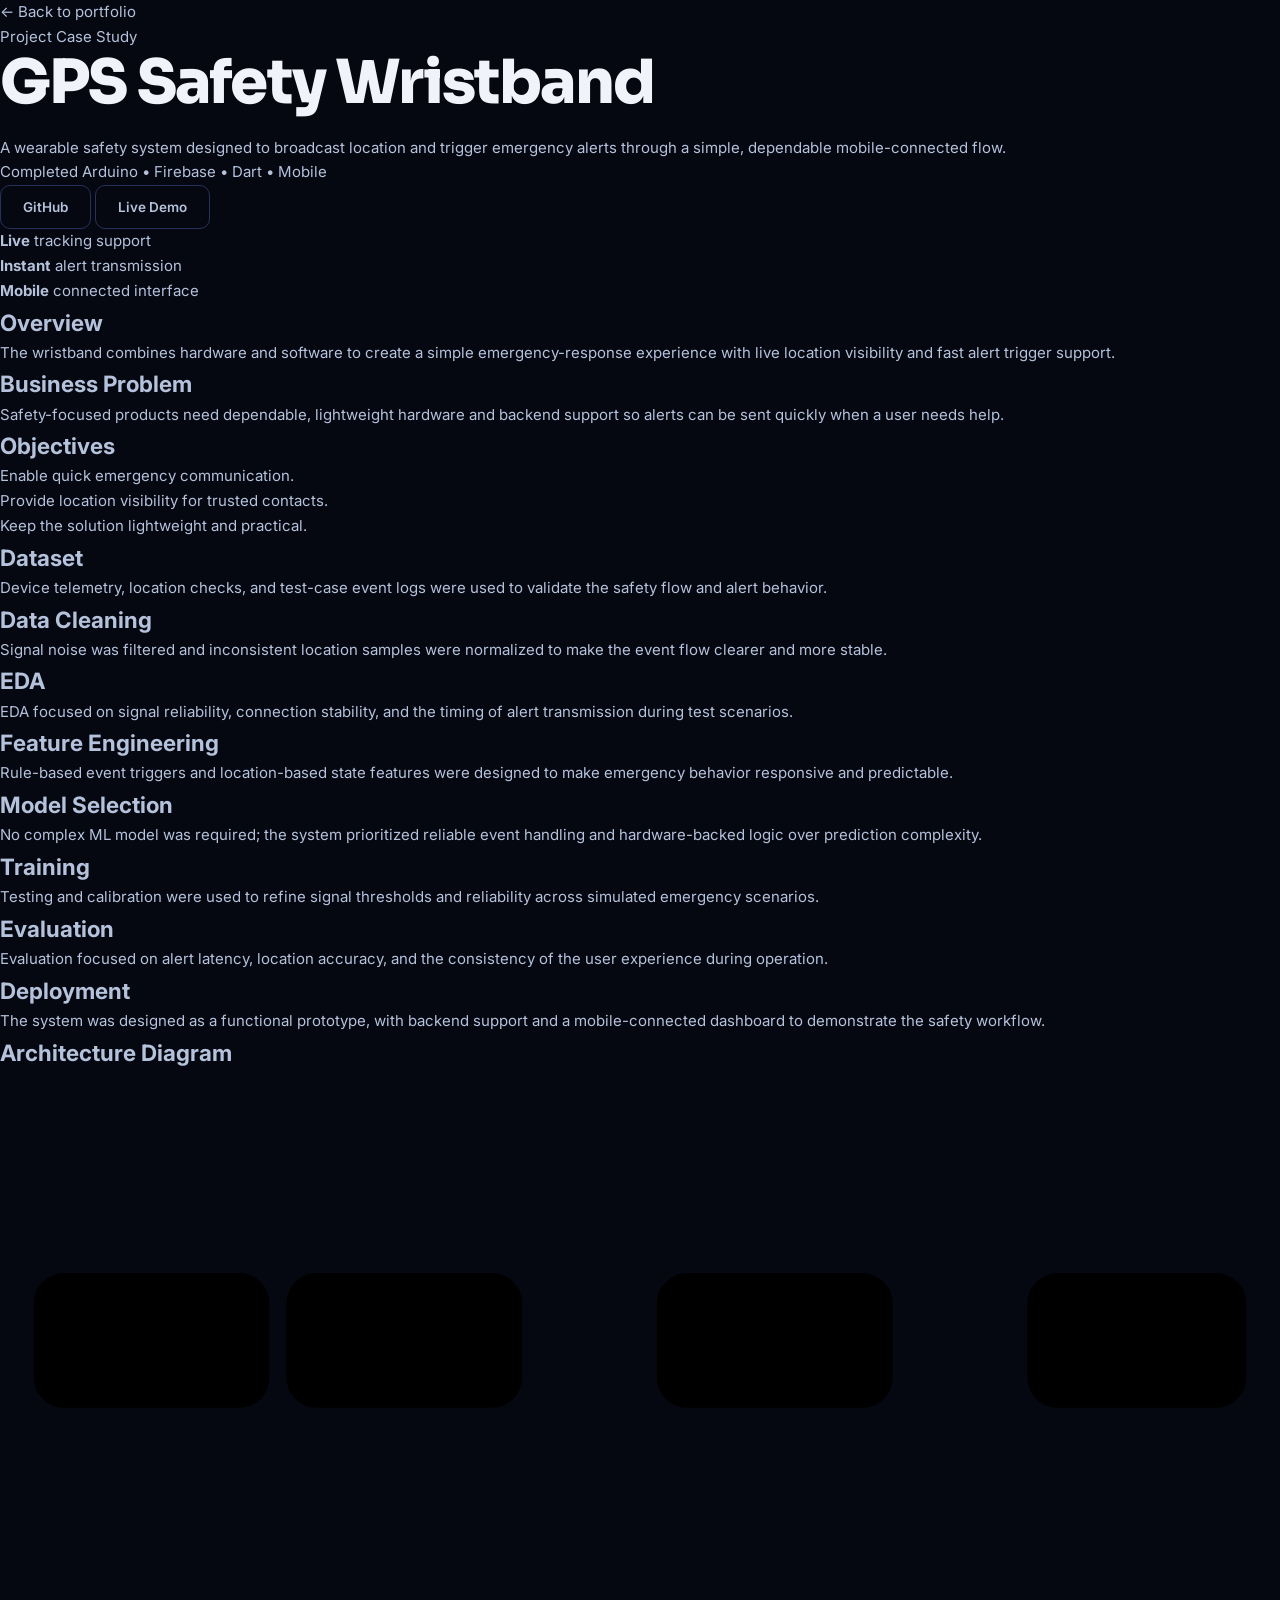
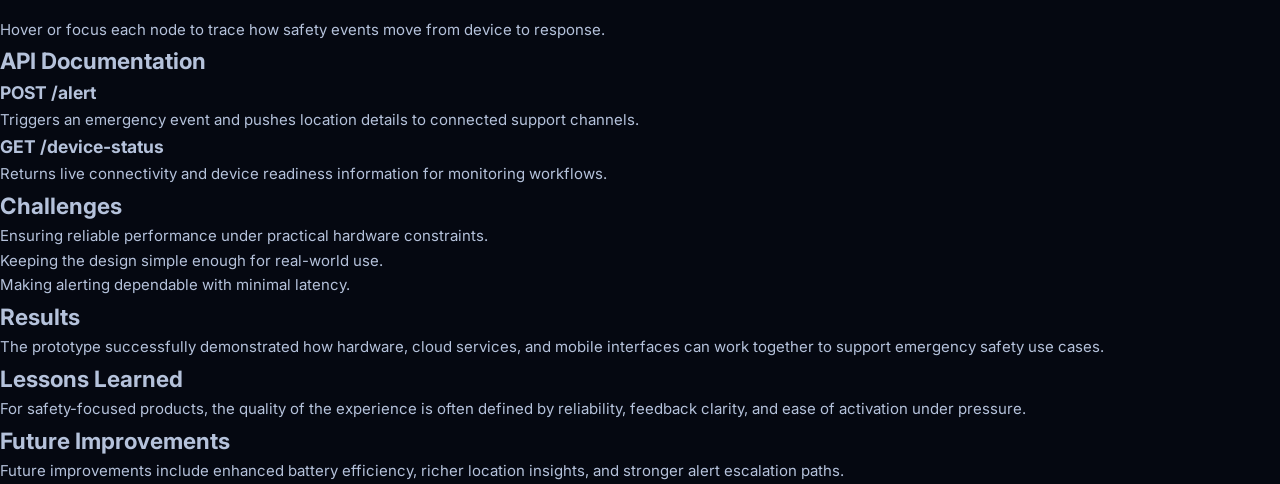
==== projects/gps-safety-wristband.html @ 3b9f9f7d "Upgrade portfolio and set up Web3Forms contact form" ====
<!DOCTYPE html>
<html lang="en">
<head>
  <meta charset="UTF-8">
  <meta name="viewport" content="width=device-width, initial-scale=1.0">
  <title>GPS Safety Wristband | Project Case Study</title>
  <link rel="preconnect" href="https://fonts.googleapis.com">
  <link rel="preconnect" href="https://fonts.gstatic.com" crossorigin>
  <link href="https://fonts.googleapis.com/css2?family=Inter:wght@400;500;600;700;800&family=Sora:wght@600;700;800&display=swap" rel="stylesheet">
  <link rel="stylesheet" href="../style.css">
</head>
<body class="project-detail-page">
  <header class="project-detail-header">
    <a class="back-link" href="../index.html#projects">← Back to portfolio</a>
  </header>

  <main class="project-detail-main">
    <section class="project-detail-hero glass-card">
      <div>
        <p class="eyebrow">Project Case Study</p>
        <h1>GPS Safety Wristband</h1>
        <p class="section-copy">A wearable safety system designed to broadcast location and trigger emergency alerts through a simple, dependable mobile-connected flow.</p>
        <div class="project-detail-meta">
          <span class="status-pill completed">Completed</span>
          <span>Arduino • Firebase • Dart • Mobile</span>
        </div>
        <div class="card-actions">
          <a class="btn btn-small btn-ghost" href="https://github.com/patil-08" target="_blank" rel="noopener noreferrer">GitHub</a>
          <a class="btn btn-small btn-primary" href="https://github.com/patil-08" target="_blank" rel="noopener noreferrer">Live Demo</a>
        </div>
      </div>
      <div class="project-detail-hero-visual">
        <div class="project-detail-metric-card">
          <strong>Live</strong>
          <span>tracking support</span>
        </div>
        <div class="project-detail-metric-card">
          <strong>Instant</strong>
          <span>alert transmission</span>
        </div>
        <div class="project-detail-metric-card">
          <strong>Mobile</strong>
          <span>connected interface</span>
        </div>
      </div>
    </section>

    <section class="detail-section glass-card">
      <h2>Overview</h2>
      <p>The wristband combines hardware and software to create a simple emergency-response experience with live location visibility and fast alert trigger support.</p>
    </section>

    <section class="detail-section glass-card">
      <h2>Business Problem</h2>
      <p>Safety-focused products need dependable, lightweight hardware and backend support so alerts can be sent quickly when a user needs help.</p>
    </section>

    <section class="detail-section glass-card">
      <h2>Objectives</h2>
      <ul class="detail-list">
        <li>Enable quick emergency communication.</li>
        <li>Provide location visibility for trusted contacts.</li>
        <li>Keep the solution lightweight and practical.</li>
      </ul>
    </section>

    <section class="detail-section glass-card">
      <h2>Dataset</h2>
      <p>Device telemetry, location checks, and test-case event logs were used to validate the safety flow and alert behavior.</p>
    </section>

    <section class="detail-section glass-card">
      <h2>Data Cleaning</h2>
      <p>Signal noise was filtered and inconsistent location samples were normalized to make the event flow clearer and more stable.</p>
    </section>

    <section class="detail-section glass-card">
      <h2>EDA</h2>
      <p>EDA focused on signal reliability, connection stability, and the timing of alert transmission during test scenarios.</p>
    </section>

    <section class="detail-section glass-card">
      <h2>Feature Engineering</h2>
      <p>Rule-based event triggers and location-based state features were designed to make emergency behavior responsive and predictable.</p>
    </section>

    <section class="detail-section glass-card">
      <h2>Model Selection</h2>
      <p>No complex ML model was required; the system prioritized reliable event handling and hardware-backed logic over prediction complexity.</p>
    </section>

    <section class="detail-section glass-card">
      <h2>Training</h2>
      <p>Testing and calibration were used to refine signal thresholds and reliability across simulated emergency scenarios.</p>
    </section>

    <section class="detail-section glass-card">
      <h2>Evaluation</h2>
      <p>Evaluation focused on alert latency, location accuracy, and the consistency of the user experience during operation.</p>
    </section>

    <section class="detail-section glass-card">
      <h2>Deployment</h2>
      <p>The system was designed as a functional prototype, with backend support and a mobile-connected dashboard to demonstrate the safety workflow.</p>
    </section>

    <section class="detail-section glass-card">
      <h2>Architecture Diagram</h2>
      <svg class="architecture-svg" viewBox="0 0 760 320" role="img" aria-label="GPS safety wristband architecture diagram">
        <defs>
          <marker id="arrowhead" markerWidth="10" markerHeight="8" refX="8" refY="4" orient="auto">
            <path d="M0,0 L10,4 L0,8 z" fill="#67e8f9"></path>
          </marker>
        </defs>
        <line class="diagram-arrow" x1="92" y1="160" x2="162" y2="160"></line>
        <g class="diagram-node-group" tabindex="0">
          <rect class="diagram-node-shape" x="20" y="120" width="140" height="80" rx="18"></rect>
          <text class="diagram-node-label" x="90" y="155" text-anchor="middle">Wearable</text>
        </g>
        <g class="diagram-node-group" tabindex="0">
          <rect class="diagram-node-shape" x="170" y="120" width="140" height="80" rx="18"></rect>
          <text class="diagram-node-label" x="240" y="155" text-anchor="middle">BLE Gateway</text>
        </g>
        <line class="diagram-arrow" x1="310" y1="160" x2="380" y2="160"></line>
        <g class="diagram-node-group" tabindex="0">
          <rect class="diagram-node-shape" x="390" y="120" width="140" height="80" rx="18"></rect>
          <text class="diagram-node-label" x="460" y="155" text-anchor="middle">Firebase</text>
        </g>
        <line class="diagram-arrow" x1="530" y1="160" x2="600" y2="160"></line>
        <g class="diagram-node-group" tabindex="0">
          <rect class="diagram-node-shape" x="610" y="120" width="130" height="80" rx="18"></rect>
          <text class="diagram-node-label" x="675" y="155" text-anchor="middle">Alert Flow</text>
        </g>
      </svg>
      <p class="diagram-caption">Hover or focus each node to trace how safety events move from device to response.</p>
    </section>

    <section class="detail-section glass-card">
      <h2>API Documentation</h2>
      <div class="detail-grid">
        <div>
          <h3>POST /alert</h3>
          <p>Triggers an emergency event and pushes location details to connected support channels.</p>
        </div>
        <div>
          <h3>GET /device-status</h3>
          <p>Returns live connectivity and device readiness information for monitoring workflows.</p>
        </div>
      </div>
    </section>

    <section class="detail-section glass-card">
      <h2>Challenges</h2>
      <ul class="detail-list">
        <li>Ensuring reliable performance under practical hardware constraints.</li>
        <li>Keeping the design simple enough for real-world use.</li>
        <li>Making alerting dependable with minimal latency.</li>
      </ul>
    </section>

    <section class="detail-section glass-card">
      <h2>Results</h2>
      <p>The prototype successfully demonstrated how hardware, cloud services, and mobile interfaces can work together to support emergency safety use cases.</p>
    </section>

    <section class="detail-section glass-card">
      <h2>Lessons Learned</h2>
      <p>For safety-focused products, the quality of the experience is often defined by reliability, feedback clarity, and ease of activation under pressure.</p>
    </section>

    <section class="detail-section glass-card">
      <h2>Future Improvements</h2>
      <p>Future improvements include enhanced battery efficiency, richer location insights, and stronger alert escalation paths.</p>
    </section>
  </main>
</body>
</html>
---- style.css ----
/* Modern CSS Design System - Mansi Patil Portfolio */
@import url('https://fonts.googleapis.com/css2?family=JetBrains+Mono:wght@300;400;500;600&family=Inter:wght@300;400;500;600;700;800&family=Sora:wght@500;600;700;800&display=swap');

:root {
  --bg0: #050811;
  --bg1: #0a0d1a;
  --bg2: #0f1326;
  --bg3: #161b33;
  --bg4: #1d2342;
  --bd: #1c233d;
  --bd2: #28315c;
  --t0: #f0f3fa;
  --t1: #b5c2db;
  --t2: #6d7e9c;
  --t3: #3b4666;
  --blue: #3b82f6;
  --blue2: #1d4ed8;
  --dim: rgba(59, 130, 246, 0.12);
  --green: #10b981;
  --green-dim: rgba(16, 185, 129, 0.08);
  --amber: #f59e0b;
  --purple: #8b5cf6;
  --mono: 'JetBrains Mono', monospace;
  --sans: 'Inter', sans-serif;
  --title-font: 'Sora', sans-serif;
}

* {
  box-sizing: border-box;
  margin: 0;
  padding: 0;
}

html {
  scroll-behavior: smooth;
  scroll-padding-top: 70px;
}

body {
  background: var(--bg0);
  color: var(--t1);
  font-family: var(--sans);
  font-size: 15px;
  line-height: 1.65;
  overflow-x: hidden;
}

/* Custom Scrollbar */
::-webkit-scrollbar {
  width: 5px;
}
::-webkit-scrollbar-track {
  background: var(--bg1);
}
::-webkit-scrollbar-thumb {
  background: var(--bd2);
  border-radius: 3px;
}

a {
  color: inherit;
  text-decoration: none;
  transition: color 0.2s;
}
a:hover {
  color: var(--blue);
}

button {
  cursor: pointer;
  font-family: var(--sans);
  border: none;
  background: none;
  outline: none;
}

/* NAVIGATION */
nav {
  position: fixed;
  top: 0;
  left: 0;
  right: 0;
  z-index: 100;
  background: rgba(5, 8, 17, 0.9);
  backdrop-filter: blur(24px);
  border-bottom: 1px solid var(--bd);
  height: 60px;
  display: flex;
  align-items: center;
  padding: 0 2rem;
  gap: 1.5rem;
}

.logo {
  font-family: var(--title-font);
  font-size: 15px;
  font-weight: 700;
  white-space: nowrap;
  color: var(--t0);
}
.logo span {
  color: var(--blue);
}

.nav-links {
  display: flex;
  margin-left: auto;
  gap: 0.35rem;
}

.nl {
  font-size: 13px;
  font-weight: 500;
  color: var(--t2);
  padding: 6px 12px;
  border-radius: 8px;
  cursor: pointer;
  transition: all 0.2s;
}
.nl:hover, .nl.on {
  color: var(--t0);
  background: var(--bg3);
}

.cmd-btn {
  display: flex;
  align-items: center;
  gap: 5px;
  font-family: var(--mono);
  font-size: 12px;
  color: var(--t2);
  background: var(--bg3);
  border: 1px solid var(--bd);
  border-radius: 8px;
  padding: 5px 12px;
  cursor: pointer;
  transition: all 0.2s;
}
.cmd-btn:hover {
  border-color: var(--bd2);
  color: var(--t0);
  background: var(--bg4);
}
kbd {
  background: var(--bg2);
  border: 1px solid var(--bd2);
  border-radius: 4px;
  padding: 1px 5px;
  font-size: 10px;
}

/* LAYOUT */
.page {
  max-width: 1100px;
  margin: 0 auto;
  padding: 0 2rem;
}
.sec {
  padding: 5rem 0 2rem;
  border-bottom: 1px solid rgba(40, 49, 92, 0.25);
}
.sec-tag {
  font-family: var(--mono);
  font-size: 11px;
  color: var(--blue);
  background: var(--dim);
  border: 1px solid rgba(59, 130, 246, 0.2);
  padding: 4px 12px;
  border-radius: 20px;
  display: inline-block;
  margin-bottom: 0.9rem;
  letter-spacing: 1px;
}
.sec-title {
  font-family: var(--title-font);
  font-size: 1.8rem;
  font-weight: 700;
  letter-spacing: -0.5px;
  color: var(--t0);
  margin-bottom: 0.4rem;
}
.sec-sub {
  font-size: 13px;
  color: var(--t2);
  font-family: var(--mono);
}

/* HERO SECTION */
#home {
  padding-top: 7rem;
  min-height: 100vh;
  display: flex;
  align-items: center;
}
.hero {
  display: grid;
  grid-template-columns: 1.15fr 1fr;
  gap: 3.5rem;
  align-items: center;
  width: 100%;
}
.building-badge {
  display: inline-flex;
  align-items: center;
  gap: 8px;
  font-family: var(--mono);
  font-size: 11px;
  color: var(--green);
  background: var(--green-dim);
  border: 1px solid rgba(16, 185, 129, 0.2);
  padding: 5px 14px;
  border-radius: 20px;
  margin-bottom: 1.2rem;
}
.building-dot {
  width: 6px;
  height: 6px;
  border-radius: 50%;
  background: var(--green);
  animation: pulse-dot 2s infinite;
}
@keyframes pulse-dot {
  0%, 100% { opacity: 1; transform: scale(1); }
  50% { opacity: 0.4; transform: scale(1.2); }
}

.hero-eyebrow {
  font-family: var(--mono);
  font-size: 11px;
  color: var(--purple);
  background: rgba(139, 92, 246, 0.1);
  border: 1px solid rgba(139, 92, 246, 0.25);
  padding: 4px 12px;
  border-radius: 20px;
  display: inline-block;
  margin-bottom: 1.2rem;
  letter-spacing: 0.5px;
}
h1 {
  font-family: var(--title-font);
  font-size: clamp(2.4rem, 4.8vw, 3.8rem);
  font-weight: 800;
  letter-spacing: -1.8px;
  line-height: 1.1;
  color: var(--t0);
  margin-bottom: 1.2rem;
}
h1 .blue {
  color: var(--blue);
  background: linear-gradient(135deg, var(--blue), var(--purple));
  -webkit-background-clip: text;
  -webkit-text-fill-color: transparent;
}
.hero-desc {
  font-size: 14.5px;
  color: var(--t1);
  line-height: 1.8;
  max-width: 480px;
  margin-bottom: 2rem;
}
.ctas {
  display: flex;
  gap: 0.75rem;
  flex-wrap: wrap;
}
.btn {
  padding: 10px 22px;
  border-radius: 10px;
  font-size: 13.5px;
  font-weight: 600;
  border: 1px solid var(--bd2);
  background: transparent;
  color: var(--t1);
  transition: all 0.2s;
  display: inline-flex;
  align-items: center;
  gap: 8px;
}
.btn:hover {
  border-color: var(--blue);
  color: var(--blue);
  background: var(--dim);
  transform: translateY(-2px);
}
.btn-p {
  background: var(--blue);
  border-color: var(--blue);
  color: #fff;
}
.btn-p:hover {
  background: var(--blue2);
  border-color: var(--blue2);
  color: #fff;
}

/* TERMINAL & GRAPH */
.term-wrap {
  background: #04060b;
  border: 1px solid var(--bd);
  border-radius: 14px;
  overflow: hidden;
  box-shadow: 0 20px 50px rgba(0,0,0,0.4);
}
.term-bar {
  background: var(--bg2);
  padding: 10px 14px;
  display: flex;
  align-items: center;
  gap: 6px;
  border-bottom: 1px solid var(--bd);
}
.dot {
  width: 10px;
  height: 10px;
  border-radius: 50%;
}
.term-title {
  font-family: var(--mono);
  font-size: 11px;
  color: var(--t2);
  margin-left: auto;
}
.term-body {
  padding: 16px;
  min-height: 140px;
  font-family: var(--mono);
  font-size: 12px;
  line-height: 1.8;
}
.tl {
  display: flex;
  gap: 0.5rem;
  align-items: baseline;
  opacity: 0;
  transition: opacity 0.3s;
}
.tl.vis {
  opacity: 1;
}
.tp {
  color: var(--blue);
  opacity: 0.7;
  flex-shrink: 0;
}
.tv {
  color: var(--green);
}
.caret {
  display: inline-block;
  width: 7px;
  height: 13px;
  background: var(--blue);
  animation: blink-caret 0.9s step-end infinite;
  vertical-align: middle;
  margin-left: 2px;
}
@keyframes blink-caret {
  50% { opacity: 0; }
}

.net-wrap {
  margin-top: 1rem;
  width: 100%;
  height: 200px;
  border-radius: 14px;
  background: var(--bg1);
  border: 1px solid var(--bd);
  overflow: hidden;
  position: relative;
  box-shadow: 0 15px 40px rgba(0,0,0,0.3);
}
canvas#net {
  display: block;
  width: 100%;
  height: 100%;
}
.net-lbl {
  position: absolute;
  bottom: 10px;
  right: 12px;
  font-family: var(--mono);
  font-size: 10px;
  color: var(--t3);
  letter-spacing: 0.5px;
}

/* STATSGRID */
.stats-grid {
  display: grid;
  grid-template-columns: repeat(auto-fill, minmax(150px, 1fr));
  gap: 1rem;
  margin: 1.8rem 0;
}
.sc {
  background: var(--bg2);
  border: 1px solid var(--bd);
  border-radius: 12px;
  padding: 1.25rem;
  position: relative;
  overflow: hidden;
  transition: border-color 0.2s;
}
.sc:hover {
  border-color: var(--bd2);
}
.sc::before {
  content: '';
  position: absolute;
  top: 0;
  left: 0;
  right: 0;
  height: 2px;
  background: linear-gradient(90deg, var(--blue), transparent);
}
.snum {
  font-family: var(--mono);
  font-size: 1.8rem;
  font-weight: 600;
  color: var(--t0);
  line-height: 1;
}
.slbl {
  font-size: 11.5px;
  color: var(--t2);
  margin-top: 0.5rem;
}

/* EXPERIENCE & SKILLS */
.exp-list {
  display: flex;
  flex-direction: column;
  gap: 1.25rem;
  margin-top: 1.8rem;
}
.ec {
  background: var(--bg2);
  border: 1px solid var(--bd);
  border-radius: 14px;
  padding: 1.5rem;
  transition: border-color 0.2s;
}
.ec:hover {
  border-color: var(--bd2);
}
.ec-top {
  display: flex;
  align-items: flex-start;
  justify-content: space-between;
  gap: 1rem;
  margin-bottom: 1rem;
}
.ec-co {
  font-size: 1rem;
  font-weight: 600;
  color: var(--t0);
}
.ec-role {
  font-size: 12px;
  color: var(--blue);
  font-family: var(--mono);
  margin-top: 4px;
}
.ec-date {
  font-size: 11px;
  font-family: var(--mono);
  color: var(--t2);
  background: var(--bg3);
  padding: 4px 10px;
  border-radius: 20px;
  border: 1px solid var(--bd);
  white-space: nowrap;
}
.bul {
  font-size: 13.5px;
  color: var(--t1);
  display: flex;
  align-items: flex-start;
  gap: 0.6rem;
  margin-bottom: 0.5rem;
  line-height: 1.6;
}
.bul::before {
  content: '▸';
  color: var(--blue);
  opacity: 0.8;
  flex-shrink: 0;
}
.hl {
  color: var(--t0);
  font-weight: 500;
}

.skills-grid {
  display: grid;
  grid-template-columns: repeat(auto-fill, minmax(240px, 1fr));
  gap: 1rem;
  margin-top: 1.8rem;
}
.skill-cat {
  background: var(--bg2);
  border: 1px solid var(--bd);
  border-radius: 12px;
  padding: 1.25rem;
}
.skill-cat-title {
  font-size: 11px;
  font-family: var(--mono);
  color: var(--blue);
  margin-bottom: 0.75rem;
  text-transform: uppercase;
  letter-spacing: 0.5px;
  font-weight: 600;
}
.pills {
  display: flex;
  flex-wrap: wrap;
  gap: 0.45rem;
}
.pill {
  font-size: 11px;
  padding: 3px 10px;
  border-radius: 20px;
  background: var(--bg3);
  border: 1px solid var(--bd2);
  color: var(--t1);
}

/* PROJECTS SECTION */
.proj-grid {
  display: grid;
  grid-template-columns: repeat(auto-fill, minmax(320px, 1fr));
  gap: 1.25rem;
  margin-top: 1.8rem;
}
.pc {
  background: var(--bg1);
  border: 1px solid var(--bd);
  border-radius: 14px;
  overflow: hidden;
  cursor: pointer;
  transition: all 0.25s;
  display: flex;
  flex-direction: column;
}
.pc:hover {
  border-color: var(--blue);
  transform: translateY(-3px);
  box-shadow: 0 10px 30px rgba(59, 130, 246, 0.1);
}
.pc-head {
  padding: 1.25rem;
  flex: 1;
}
.pc-icon-row {
  display: flex;
  align-items: center;
  gap: 0.75rem;
  margin-bottom: 0.75rem;
}
.pc-icon {
  width: 36px;
  height: 36px;
  border-radius: 8px;
  display: flex;
  align-items: center;
  justify-content: center;
  font-size: 18px;
  flex-shrink: 0;
}
.pc-tag {
  font-family: var(--mono);
  font-size: 10.5px;
  padding: 2px 8px;
  border-radius: 4px;
  border: 1px solid var(--bd2);
  color: var(--t2);
}
.pc-title {
  font-family: var(--title-font);
  font-size: 1.05rem;
  font-weight: 700;
  color: var(--t0);
  margin-bottom: 0.5rem;
}
.pc-desc {
  font-size: 13px;
  color: var(--t1);
  line-height: 1.55;
}
.tags-row {
  display: flex;
  flex-wrap: wrap;
  gap: 0.35rem;
  padding: 0.5rem 1.25rem 0.75rem;
}
.tag {
  font-size: 10px;
  font-family: var(--mono);
  padding: 2px 7px;
  border-radius: 20px;
  background: var(--bg3);
  border: 1px solid var(--bd);
  color: var(--t2);
}
.pc-foot {
  padding: 0.75rem 1.25rem;
  border-top: 1px solid var(--bd);
  display: flex;
  gap: 0.5rem;
  background: var(--bg2);
}
.pbt {
  font-size: 11px;
  padding: 5px 12px;
  border-radius: 6px;
  border: 1px solid var(--bd2);
  background: transparent;
  color: var(--t1);
  transition: all 0.15s;
  font-family: var(--sans);
  font-weight: 500;
}
.pbt:hover {
  border-color: var(--blue);
  color: var(--blue);
}
.pc-foot .pbt.primary {
  background: var(--dim);
  border-color: var(--blue);
  color: var(--blue);
}

.sec-badges {
  display: flex;
  flex-wrap: wrap;
  gap: 0.5rem;
  margin-top: 0.9rem;
}
.sec-badge {
  display: inline-flex;
  align-items: center;
  gap: 6px;
  font-size: 10px;
  font-family: var(--mono);
  padding: 4px 12px;
  border-radius: 20px;
  border: 1px solid;
  letter-spacing: 0.3px;
  position: relative;
  overflow: hidden;
  transition: all 0.2s;
  cursor: pointer;
}
.sec-badge::before {
  content: '';
  position: absolute;
  inset: 0;
  opacity: 0;
  transition: opacity 0.2s;
}
.sec-badge:hover::before {
  opacity: 1;
}
.sb-spark { color: #60a5fa; border-color: rgba(96, 165, 250, 0.35); background: rgba(59, 130, 246, 0.08); }
.sb-yolo { color: #34d399; border-color: rgba(52, 211, 153, 0.35); background: rgba(16, 185, 129, 0.08); }
.sb-genai { color: #a78bfa; border-color: rgba(167, 139, 250, 0.35); background: rgba(139, 92, 246, 0.08); }
.sb-agentic { color: #f472b6; border-color: rgba(244, 114, 182, 0.35); background: rgba(236, 72, 153, 0.08); }
.badge-dot {
  width: 5px;
  height: 5px;
  border-radius: 50%;
  background: currentColor;
  animation: pulse-dot 2s infinite;
}

/* AI LABS */
#ailabs {
  padding-top: 1.5rem;
}
.labs-header-bar {
  background: var(--bg1);
  border: 1px solid var(--bd);
  border-radius: 12px;
  padding: 0.75rem 1.25rem;
  display: flex;
  align-items: center;
  gap: 1rem;
  margin-bottom: 1.8rem;
  font-family: var(--mono);
  font-size: 11px;
}
.labs-status {
  display: flex;
  align-items: center;
  gap: 0.5rem;
  color: var(--green);
}
.labs-status::before {
  content: '';
  width: 6px;
  height: 6px;
  border-radius: 50%;
  background: var(--green);
  animation: pulse-dot 2s infinite;
}
.labs-env {
  color: var(--t3);
  margin-left: auto;
}
.lab-grid {
  display: grid;
  grid-template-columns: repeat(auto-fill, minmax(320px, 1fr));
  gap: 1.25rem;
}
.lab-card {
  background: var(--bg1);
  border: 1px solid var(--bd2);
  border-radius: 14px;
  overflow: hidden;
  transition: all 0.25s;
  cursor: pointer;
  display: flex;
  flex-direction: column;
  position: relative;
}
.lab-card:hover {
  border-color: var(--blue);
  box-shadow: 0 10px 40px rgba(59, 130, 246, 0.15);
}
.lab-card:hover .lab-card-glow {
  opacity: 1;
}
.lab-titlebar {
  background: var(--bg2);
  border-bottom: 1px solid var(--bd);
  padding: 9px 14px;
  display: flex;
  align-items: center;
  gap: 8px;
}
.lab-wdot {
  width: 10px;
  height: 10px;
  border-radius: 50%;
}
.lab-filename {
  font-family: var(--mono);
  font-size: 10px;
  color: var(--t2);
  margin-left: auto;
}
.lab-console {
  padding: 1.25rem;
  flex: 1;
  position: relative;
  overflow: hidden;
}
.lab-card-glow {
  position: absolute;
  top: 0;
  left: 0;
  right: 0;
  height: 1px;
  opacity: 0;
  transition: opacity 0.3s;
}
.lc-nr .lab-card-glow { background: linear-gradient(90deg, transparent, var(--purple), transparent); }
.lc-fd .lab-card-glow { background: linear-gradient(90deg, transparent, var(--blue), transparent); }
.lc-la .lab-card-glow { background: linear-gradient(90deg, transparent, var(--green), transparent); }
.lc-rs .lab-card-glow { background: linear-gradient(90deg, transparent, var(--amber), transparent); }

.lab-prompt {
  font-family: var(--mono);
  font-size: 11px;
  color: var(--t2);
  margin-bottom: 0.5rem;
  display: flex;
  align-items: center;
  gap: 0.4rem;
}
.lab-prompt-sym {
  color: var(--blue);
}
.lab-name {
  font-family: var(--title-font);
  font-size: 1.1rem;
  font-weight: 700;
  color: var(--t0);
  margin-bottom: 0.3rem;
}
.lab-type {
  font-family: var(--mono);
  font-size: 10px;
  margin-bottom: 0.75rem;
  display: inline-flex;
  align-items: center;
  gap: 0.4rem;
  padding: 2px 8px;
  border-radius: 4px;
  width: fit-content;
}
.lc-nr .lab-type { color: #a78bfa; background: rgba(139, 92, 246, 0.1); border: 1px solid rgba(139, 92, 246, 0.2); }
.lc-fd .lab-type { color: #60a5fa; background: rgba(59, 130, 246, 0.1); border: 1px solid rgba(59, 130, 246, 0.2); }
.lc-la .lab-type { color: #34d399; background: rgba(16, 185, 129, 0.1); border: 1px solid rgba(16, 185, 129, 0.2); }
.lc-rs .lab-type { color: #fbbf24; background: rgba(245, 158, 11, 0.1); border: 1px solid rgba(245, 158, 11, 0.2); }

.lab-desc {
  font-size: 13px;
  color: var(--t1);
  line-height: 1.6;
  margin-bottom: 0.85rem;
}
.lab-preview {
  background: var(--bg0);
  border: 1px solid var(--bd);
  border-radius: 8px;
  padding: 0.65rem 0.85rem;
  margin-bottom: 0.5rem;
  font-family: var(--mono);
  font-size: 10px;
}
.lab-preview-line {
  color: var(--t2);
  line-height: 1.8;
  display: flex;
  gap: 0.5rem;
}
.lab-preview-line .ok { color: var(--green); }
.lab-preview-line .info { color: var(--blue); }
.lab-preview-line .warn { color: var(--amber); }

.lab-foot {
  padding: 0.75rem 1.25rem;
  border-top: 1px solid var(--bd);
  display: flex;
  align-items: center;
  justify-content: space-between;
  background: var(--bg2);
}
.lab-open {
  font-size: 11px;
  font-family: var(--mono);
  padding: 5px 14px;
  border-radius: 6px;
  border: 1px solid var(--bd2);
  background: transparent;
  color: var(--t1);
  transition: all 0.2s;
}
.lc-nr:hover .lab-open { border-color: var(--purple); color: #a78bfa; }
.lc-fd:hover .lab-open { border-color: var(--blue); color: #60a5fa; }
.lc-la:hover .lab-open { border-color: var(--green); color: #34d399; }
.lc-rs:hover .lab-open { border-color: var(--amber); color: #fbbf24; }

/* LAB MODAL TABS & DETAILS */
.overlay {
  position: fixed;
  inset: 0;
  background: rgba(4, 6, 12, 0.9);
  backdrop-filter: blur(10px);
  z-index: 200;
  display: flex;
  align-items: center;
  justify-content: center;
  padding: 1.5rem;
  opacity: 0;
  pointer-events: none;
  transition: opacity 0.25s ease;
}
.overlay.open {
  opacity: 1;
  pointer-events: all;
}
.modal {
  background: var(--bg1);
  border: 1px solid var(--bd);
  border-radius: 18px;
  max-width: 840px;
  width: 100%;
  max-height: 90vh;
  overflow-y: auto;
  box-shadow: 0 30px 80px rgba(0,0,0,0.6);
}
.mh {
  padding: 1.25rem 1.5rem;
  border-bottom: 1px solid var(--bd);
  display: flex;
  align-items: center;
  justify-content: space-between;
  position: sticky;
  top: 0;
  background: var(--bg1);
  z-index: 1;
}
.mb {
  padding: 1.5rem;
}
.mcl {
  background: var(--bg3);
  border: 1px solid var(--bd);
  border-radius: 8px;
  color: var(--t1);
  padding: 6px 14px;
  font-size: 12px;
  transition: all 0.15s;
}
.mcl:hover {
  color: var(--t0);
  border-color: var(--bd2);
  background: var(--bg4);
}
.m2 {
  display: grid;
  grid-template-columns: 1.1fr 0.9fr;
  gap: 1.5rem;
}
.mlbl {
  font-size: 11px;
  font-family: var(--mono);
  color: var(--blue);
  margin-bottom: 0.6rem;
  text-transform: uppercase;
  letter-spacing: 0.5px;
}
.metric-box {
  background: var(--bg3);
  border: 1px solid var(--bd);
  border-radius: 8px;
  padding: 0.85rem;
  text-align: center;
}
.mval {
  font-family: var(--mono);
  font-size: 1.3rem;
  font-weight: 600;
  color: var(--t0);
}
.mlb2 {
  font-size: 10.5px;
  color: var(--t2);
  margin-top: 0.2rem;
}

.lab-tabs {
  display: flex;
  border-bottom: 1px solid var(--bd);
  padding: 0 1.5rem;
  background: var(--bg2);
}
.lab-tab {
  font-size: 12px;
  font-family: var(--mono);
  padding: 0.8rem 1.1rem;
  color: var(--t2);
  cursor: pointer;
  border-bottom: 2px solid transparent;
  margin-bottom: -1px;
  transition: all 0.15s;
  white-space: nowrap;
}
.lab-tab:hover {
  color: var(--t1);
}
.lab-tab.on {
  color: var(--blue);
  border-bottom-color: var(--blue);
  font-weight: 500;
}
.lab-panel {
  display: none;
  padding: 1.5rem;
}
.lab-panel.on {
  display: block;
}

/* PIPELINE COMPONENT */
.pipeline-wrap {
  display: flex;
  flex-direction: column;
  align-items: center;
  margin: 1.25rem 0;
}
.pipe-node {
  background: var(--bg3);
  border: 1px solid var(--bd2);
  border-radius: 10px;
  padding: 0.6rem 1.25rem;
  font-size: 12px;
  font-family: var(--mono);
  color: var(--t2);
  text-align: center;
  min-width: 220px;
  position: relative;
  transition: all 0.3s;
}
.pipe-node.active {
  border-color: var(--blue);
  color: var(--blue);
  background: var(--dim);
  box-shadow: 0 0 16px rgba(59, 130, 246, 0.2);
}
.pipe-node.done {
  border-color: var(--green);
  color: var(--green);
  background: rgba(16, 185, 129, 0.05);
}
.pipe-arrow {
  width: 2px;
  height: 20px;
  background: var(--bd2);
  margin: 0 auto;
  position: relative;
  overflow: hidden;
}
.pipe-arrow::after {
  content: '';
  position: absolute;
  top: -100%;
  left: 0;
  right: 0;
  bottom: 0;
  background: linear-gradient(180deg, transparent, var(--blue));
  animation: flow-down 1.5s linear infinite;
}
@keyframes flow-down {
  to { top: 100%; }
}
.pipe-arrow-head {
  width: 0;
  height: 0;
  border-left: 5px solid transparent;
  border-right: 5px solid transparent;
  border-top: 6px solid var(--bd2);
  margin: 0 auto;
}

/* LAB SPECIFIC GRAPHIC & SIMULATORS */
.upload-zone {
  border: 2px dashed var(--bd2);
  border-radius: 12px;
  padding: 2.25rem;
  text-align: center;
  cursor: pointer;
  transition: all 0.2s;
}
.upload-zone:hover {
  border-color: var(--blue);
  background: var(--dim);
}
.upload-zone-icon {
  font-size: 32px;
  margin-bottom: 0.5rem;
  display: block;
}
.upload-zone-text {
  font-size: 13.5px;
  color: var(--t1);
  font-weight: 500;
}
.upload-zone-sub {
  font-size: 11px;
  color: var(--t2);
  font-family: var(--mono);
  margin-top: 0.3rem;
}
.proc-step {
  display: flex;
  align-items: center;
  gap: 0.75rem;
  padding: 0.6rem 0;
  font-size: 12.5px;
  font-family: var(--mono);
  color: var(--t2);
  border-bottom: 1px solid var(--bd);
}
.proc-step:last-child {
  border-bottom: none;
}
.proc-step.active { color: var(--blue); }
.proc-step.done { color: var(--green); }
.proc-icon {
  width: 18px;
  text-align: center;
  flex-shrink: 0;
  font-weight: 600;
}
.ai-card {
  background: var(--bg2);
  border: 1px solid var(--bd);
  border-radius: 10px;
  padding: 1.25rem;
  margin-bottom: 0.9rem;
}
.ai-card-label {
  font-size: 10px;
  font-family: var(--mono);
  text-transform: uppercase;
  letter-spacing: 0.5px;
  margin-bottom: 0.6rem;
}
.conf-bar-row {
  display: grid;
  grid-template-columns: 110px 1fr 48px;
  align-items: center;
  gap: 0.75rem;
  margin-bottom: 0.6rem;
}
.conf-lbl {
  font-size: 12px;
  color: var(--t1);
}
.conf-track {
  height: 8px;
  background: var(--bg3);
  border-radius: 4px;
  overflow: hidden;
  border: 1px solid var(--bd);
}
.conf-fill {
  height: 100%;
  border-radius: 4px;
  width: 0%;
  transition: width 1.1s cubic-bezier(0.34, 1.2, 0.64, 1);
}
.conf-pct {
  font-family: var(--mono);
  font-size: 11px;
  color: var(--t1);
  text-align: right;
}

/* TIMELINE (CAREER) */
.tl-wrap {
  max-width: 620px;
  margin-top: 1.8rem;
}
.timeline {
  position: relative;
  padding-left: 2rem;
}
.tl-line {
  position: absolute;
  left: 7px;
  top: 8px;
  bottom: 0;
  width: 2px;
  background: linear-gradient(180deg, var(--blue), var(--bd));
}
.tl-item {
  position: relative;
  padding-bottom: 2rem;
  padding-left: 1.5rem;
}
.tl-dot {
  position: absolute;
  left: -2.05rem;
  top: 5px;
  width: 14px;
  height: 14px;
  border-radius: 50%;
  background: var(--bg1);
  border: 3.5px solid var(--bd2);
  transition: all 0.2s;
}
.tl-item:hover .tl-dot {
  border-color: var(--blue);
  transform: scale(1.1);
}
.tl-yr {
  font-family: var(--mono);
  font-size: 11px;
  color: var(--blue);
  font-weight: 600;
  margin-bottom: 0.2rem;
}
.tl-t {
  font-family: var(--title-font);
  font-size: 0.95rem;
  font-weight: 700;
  color: var(--t0);
  margin-bottom: 0.2rem;
}
.tl-d {
  font-size: 13px;
  color: var(--t1);
}
.tl-badge {
  display: inline-block;
  font-size: 10px;
  padding: 2px 8px;
  border-radius: 20px;
  background: var(--bg3);
  border: 1px solid var(--bd);
  color: var(--t2);
  margin-top: 0.5rem;
  font-family: var(--mono);
}

/* CHAT ROOM INTERFACE */
.chat-win {
  background: var(--bg1);
  border: 1px solid var(--bd);
  border-radius: 18px;
  overflow: hidden;
  display: flex;
  flex-direction: column;
  height: 560px;
  max-width: 740px;
  margin: 2rem auto 0;
  box-shadow: 0 20px 60px rgba(0,0,0,0.5);
}
.cw-hd {
  background: var(--bg2);
  border-bottom: 1px solid var(--bd);
  padding: 0.9rem 1.25rem;
  display: flex;
  align-items: center;
  gap: 0.85rem;
}
.cw-av {
  width: 36px;
  height: 36px;
  border-radius: 50%;
  background: var(--dim);
  border: 1.5px solid var(--blue);
  display: flex;
  align-items: center;
  justify-content: center;
  font-size: 16px;
  flex-shrink: 0;
}
.cw-name {
  font-size: 0.9rem;
  font-weight: 600;
  color: var(--t0);
}
.cw-status {
  font-size: 11px;
  color: var(--t2);
  display: flex;
  align-items: center;
  gap: 5px;
}
.cw-status::before {
  content: '';
  width: 6px;
  height: 6px;
  border-radius: 50%;
  background: var(--green);
  display: block;
}
.cw-badge {
  margin-left: auto;
  font-family: var(--mono);
  font-size: 10px;
  padding: 3px 9px;
  border-radius: 20px;
  background: var(--dim);
  border: 1px solid rgba(59, 130, 246, 0.3);
  color: var(--blue);
}
.cw-msgs {
  flex: 1;
  overflow-y: auto;
  padding: 1.25rem;
  display: flex;
  flex-direction: column;
  gap: 0.9rem;
}
.msg {
  display: flex;
  gap: 0.75rem;
  align-items: flex-start;
  max-width: 88%;
}
.msg.user-msg {
  align-self: flex-end;
  flex-direction: row-reverse;
}
.msg-av {
  width: 28px;
  height: 28px;
  border-radius: 50%;
  display: flex;
  align-items: center;
  justify-content: center;
  font-size: 11px;
  font-weight: 600;
  flex-shrink: 0;
  margin-top: 2px;
}
.av-ai {
  background: var(--dim);
  border: 1px solid var(--blue);
  color: var(--blue);
  font-family: var(--mono);
}
.av-u {
  background: var(--bg3);
  border: 1px solid var(--bd2);
  color: var(--t2);
}
.bubble {
  padding: 0.75rem 1.1rem;
  border-radius: 12px;
  font-size: 13.5px;
  line-height: 1.6;
  color: var(--t1);
}
.bubble.ai-b {
  background: var(--bg3);
  border: 1px solid var(--bd);
}
.bubble.u-b {
  background: var(--dim);
  border: 1px solid rgba(59, 130, 246, 0.3);
  color: var(--t0);
}
.typing span {
  display: inline-block;
  width: 6px;
  height: 6px;
  border-radius: 50%;
  background: var(--t2);
  animation: typing-dots 1.2s infinite;
  margin: 0 1px;
}
.typing span:nth-child(2) { animation-delay: 0.2s; }
.typing span:nth-child(3) { animation-delay: 0.4s; }
@keyframes typing-dots {
  0%, 80%, 100% { opacity: 0.25; }
  40% { opacity: 1; }
}

.cw-chips {
  display: flex;
  flex-wrap: wrap;
  gap: 0.45rem;
  padding: 0.65rem 1.25rem;
  border-top: 1px solid var(--bd);
  background: var(--bg2);
}
.chip {
  font-size: 11px;
  padding: 4px 12px;
  border-radius: 20px;
  background: var(--bg3);
  border: 1px solid var(--bd2);
  color: var(--t1);
  cursor: pointer;
  transition: all 0.2s;
  font-family: var(--mono);
}
.chip:hover {
  border-color: var(--blue);
  color: var(--blue);
}

.cw-inp-row {
  display: flex;
  gap: 0.5rem;
  padding: 0.85rem;
  border-top: 1px solid var(--bd);
  background: var(--bg2);
  align-items: center;
}
.cw-inp {
  flex: 1;
  background: var(--bg3);
  border: 1px solid var(--bd);
  border-radius: 10px;
  padding: 9px 14px;
  color: var(--t0);
  font-family: var(--sans);
  font-size: 13.5px;
  outline: none;
  resize: none;
  height: 42px;
  transition: border-color 0.15s;
}
.cw-inp:focus {
  border-color: var(--blue);
}
.cw-mic {
  background: var(--bg3);
  border: 1px solid var(--bd);
  border-radius: 10px;
  color: var(--t1);
  width: 42px;
  height: 42px;
  font-size: 16px;
  flex-shrink: 0;
  display: flex;
  align-items: center;
  justify-content: center;
  transition: all 0.2s;
}
.cw-mic:hover {
  border-color: var(--blue);
  color: var(--blue);
}
.cw-mic.active {
  border-color: var(--blue);
  color: var(--blue);
  background: var(--dim);
  animation: mic-pulse 1.5s ease-in-out infinite;
}
@keyframes mic-pulse {
  0%, 100% { box-shadow: 0 0 0 0 rgba(59, 130, 246, 0.4); }
  50% { box-shadow: 0 0 0 12px rgba(59, 130, 246, 0); }
}

.cw-send {
  background: var(--blue);
  border: none;
  border-radius: 10px;
  color: #fff;
  width: 42px;
  height: 42px;
  font-size: 16px;
  flex-shrink: 0;
  transition: background 0.15s;
  display: flex;
  align-items: center;
  justify-content: center;
}
.cw-send:hover {
  background: var(--blue2);
}
.cw-counter {
  font-size: 10px;
  font-family: var(--mono);
  color: var(--t3);
  padding: 0 1.25rem 0.4rem;
  text-align: right;
  background: var(--bg2);
}

/* HEATMAP & MISC */
.hm {
  display: flex;
  gap: 3px;
  flex-wrap: wrap;
  margin: 0.8rem 0;
}
.hc {
  width: 12px;
  height: 12px;
  border-radius: 2px;
  background: var(--bg3);
}
.hc.l1 { background: #1b274c; }
.hc.l2 { background: #254080; }
.hc.l3 { background: #2d5dbd; }
.hc.l4 { background: #3b82f6; }

.coursework {
  margin-top: 1rem;
}
.edu-grid {
  display: grid;
  grid-template-columns: 1fr 1fr;
  gap: 1.25rem;
  margin-top: 1.8rem;
}

/* CONTACT */
.contact-wrap {
  display: grid;
  grid-template-columns: 1.1fr 0.9fr;
  gap: 2rem;
  margin-top: 1.8rem;
  align-items: start;
}
.fg {
  margin-bottom: 1rem;
}
.fl {
  font-size: 11px;
  font-family: var(--mono);
  color: var(--t1);
  margin-bottom: 0.4rem;
  display: block;
  text-transform: uppercase;
  letter-spacing: 0.5px;
}
.fi {
  width: 100%;
  background: var(--bg2);
  border: 1px solid var(--bd);
  border-radius: 8px;
  padding: 10px 14px;
  color: var(--t0);
  font-size: 13.5px;
  font-family: var(--sans);
  outline: none;
  transition: border-color 0.15s;
}
.fi:focus {
  border-color: var(--blue);
}
.ft {
  resize: vertical;
  min-height: 100px;
}
.send-btn {
  width: 100%;
  justify-content: center;
}
.fi.error {
  border-color: #ef4444;
}
.field-err {
  font-size: 11px;
  color: #ef4444;
  font-family: var(--mono);
  margin-top: 0.35rem;
  display: none;
}
.field-err.show {
  display: block;
}

.social {
  display: flex;
  align-items: center;
  gap: 0.85rem;
  padding: 12px 16px;
  border: 1px solid var(--bd);
  border-radius: 12px;
  margin-bottom: 0.75rem;
  transition: all 0.25s;
  color: var(--t1);
  background: var(--bg1);
}
.social:hover {
  border-color: var(--bd2);
  background: var(--bg2);
  transform: translateY(-2px);
}
.si {
  width: 32px;
  height: 32px;
  border-radius: 8px;
  display: flex;
  align-items: center;
  justify-content: center;
  font-size: 14px;
  background: var(--bg3);
  border: 1px solid var(--bd);
  flex-shrink: 0;
  font-family: var(--mono);
  color: var(--blue);
}
.sname {
  font-size: 13.5px;
  font-weight: 600;
  color: var(--t0);
}
.shandle {
  font-size: 11px;
  color: var(--t2);
  font-family: var(--mono);
}

/* RESUME */
.resume-card {
  background: var(--bg2);
  border: 1px solid var(--bd);
  border-radius: 14px;
  padding: 2rem;
  text-align: center;
  box-shadow: 0 15px 40px rgba(0,0,0,0.3);
  margin-top: 1.5rem;
}
.res-btns {
  display: flex;
  gap: 0.75rem;
  justify-content: center;
  margin-top: 1.5rem;
}

/* FLOATING UTILITIES */
.scroll-bar {
  position: fixed;
  top: 0;
  left: 0;
  height: 3px;
  background: linear-gradient(90deg, var(--blue), var(--purple));
  z-index: 200;
  width: 0%;
  transition: width 0.1s linear;
}
.back-top {
  position: fixed;
  bottom: 2rem;
  right: 2rem;
  width: 42px;
  height: 42px;
  border-radius: 10px;
  background: var(--bg3);
  border: 1px solid var(--bd2);
  color: var(--t1);
  font-size: 16px;
  display: flex;
  align-items: center;
  justify-content: center;
  cursor: pointer;
  transition: all 0.2s;
  opacity: 0;
  pointer-events: none;
  z-index: 90;
}
.back-top.show {
  opacity: 1;
  pointer-events: all;
}
.back-top:hover {
  border-color: var(--blue);
  color: var(--blue);
  transform: translateY(-3px);
}

/* CMD PALETTE */
.cp-overlay {
  position: fixed;
  inset: 0;
  background: rgba(4, 6, 12, 0.85);
  backdrop-filter: blur(8px);
  z-index: 300;
  display: flex;
  justify-content: center;
  padding-top: 14vh;
  opacity: 0;
  pointer-events: none;
  transition: opacity 0.2s ease;
}
.cp-overlay.open {
  opacity: 1;
  pointer-events: all;
}
.cp-box {
  background: var(--bg2);
  border: 1px solid var(--bd2);
  border-radius: 14px;
  width: 520px;
  max-width: 92vw;
  overflow: hidden;
  box-shadow: 0 30px 80px rgba(0,0,0,0.7);
}
.cp-wrap {
  display: flex;
  align-items: center;
  gap: 0.75rem;
  padding: 0.9rem 1.25rem;
  border-bottom: 1px solid var(--bd);
}
.cp-pfx {
  font-family: var(--mono);
  color: var(--blue);
  font-size: 16px;
}
.cp-in {
  background: none;
  border: none;
  outline: none;
  color: var(--t0);
  font-size: 14.5px;
  width: 100%;
  font-family: var(--sans);
}
.cp-res {
  max-height: 300px;
  overflow-y: auto;
  padding: 0.5rem;
}
.cp-item {
  padding: 0.65rem 0.95rem;
  border-radius: 8px;
  cursor: pointer;
  display: flex;
  align-items: center;
  gap: 0.75rem;
  font-size: 13px;
  color: var(--t1);
  transition: all 0.15s;
}
.cp-item:hover, .cp-item.sel {
  background: var(--bg3);
  color: var(--t0);
}
.cp-ico {
  width: 24px;
  height: 24px;
  border-radius: 6px;
  background: var(--bg4);
  border: 1px solid var(--bd);
  display: flex;
  align-items: center;
  justify-content: center;
  font-size: 11px;
  flex-shrink: 0;
}
.cp-meta {
  font-size: 10px;
  color: var(--t3);
  margin-left: auto;
  font-family: var(--mono);
}

/* TOASTS */
.toast-wrap {
  position: fixed;
  bottom: 2rem;
  left: 50%;
  transform: translateX(-50%);
  z-index: 500;
  display: flex;
  flex-direction: column;
  gap: 0.5rem;
  align-items: center;
  pointer-events: none;
}
.toast {
  background: var(--bg2);
  border: 1px solid var(--bd2);
  border-radius: 12px;
  padding: 0.75rem 1.25rem;
  font-size: 13px;
  color: var(--t0);
  display: flex;
  align-items: center;
  gap: 0.75rem;
  box-shadow: 0 8px 30px rgba(0,0,0,0.5);
  opacity: 0;
  transform: translateY(12px);
  transition: all 0.3s;
  pointer-events: none;
  max-width: 400px;
}
.toast.show {
  opacity: 1;
  transform: translateY(0);
}
.toast.success {
  border-color: rgba(16, 185, 129, 0.4);
  background: rgba(16, 185, 129, 0.08);
}
.toast.error {
  border-color: rgba(239, 68, 68, 0.4);
  background: rgba(239, 68, 68, 0.08);
}

/* TOOLTIPS */
[data-tip] {
  position: relative;
}
[data-tip]::after {
  content: attr(data-tip);
  position: absolute;
  bottom: calc(100% + 8px);
  left: 50%;
  transform: translateX(-50%);
  background: var(--bg4);
  border: 1px solid var(--bd2);
  border-radius: 6px;
  padding: 5px 10px;
  font-size: 11px;
  font-family: var(--mono);
  color: var(--t1);
  white-space: nowrap;
  opacity: 0;
  pointer-events: none;
  transition: opacity 0.15s;
  z-index: 99;
}
[data-tip]:hover::after {
  opacity: 1;
}

/* FOOTER */
footer {
  border-top: 1px solid var(--bd);
  padding: 2.25rem 2rem;
  text-align: center;
  font-family: var(--mono);
  font-size: 11px;
  color: var(--t3);
  background: var(--bg0);
}
footer a {
  color: var(--t2);
}
footer a:hover {
  color: var(--blue);
}

/* RESPONSIVE LAYOUT */
@media(max-width: 780px) {
  nav {
    padding: 0 1rem;
  }
  .nav-links {
    display: none;
  }
  .hero {
    grid-template-columns: 1fr;
    gap: 2rem;
  }
  .net-wrap {
    display: none;
  }
  .m2 {
    grid-template-columns: 1fr;
  }
  .contact-wrap {
    grid-template-columns: 1fr;
  }
  .skills-grid {
    grid-template-columns: 1fr;
  }
  .edu-grid {
    grid-template-columns: 1fr;
  }
}
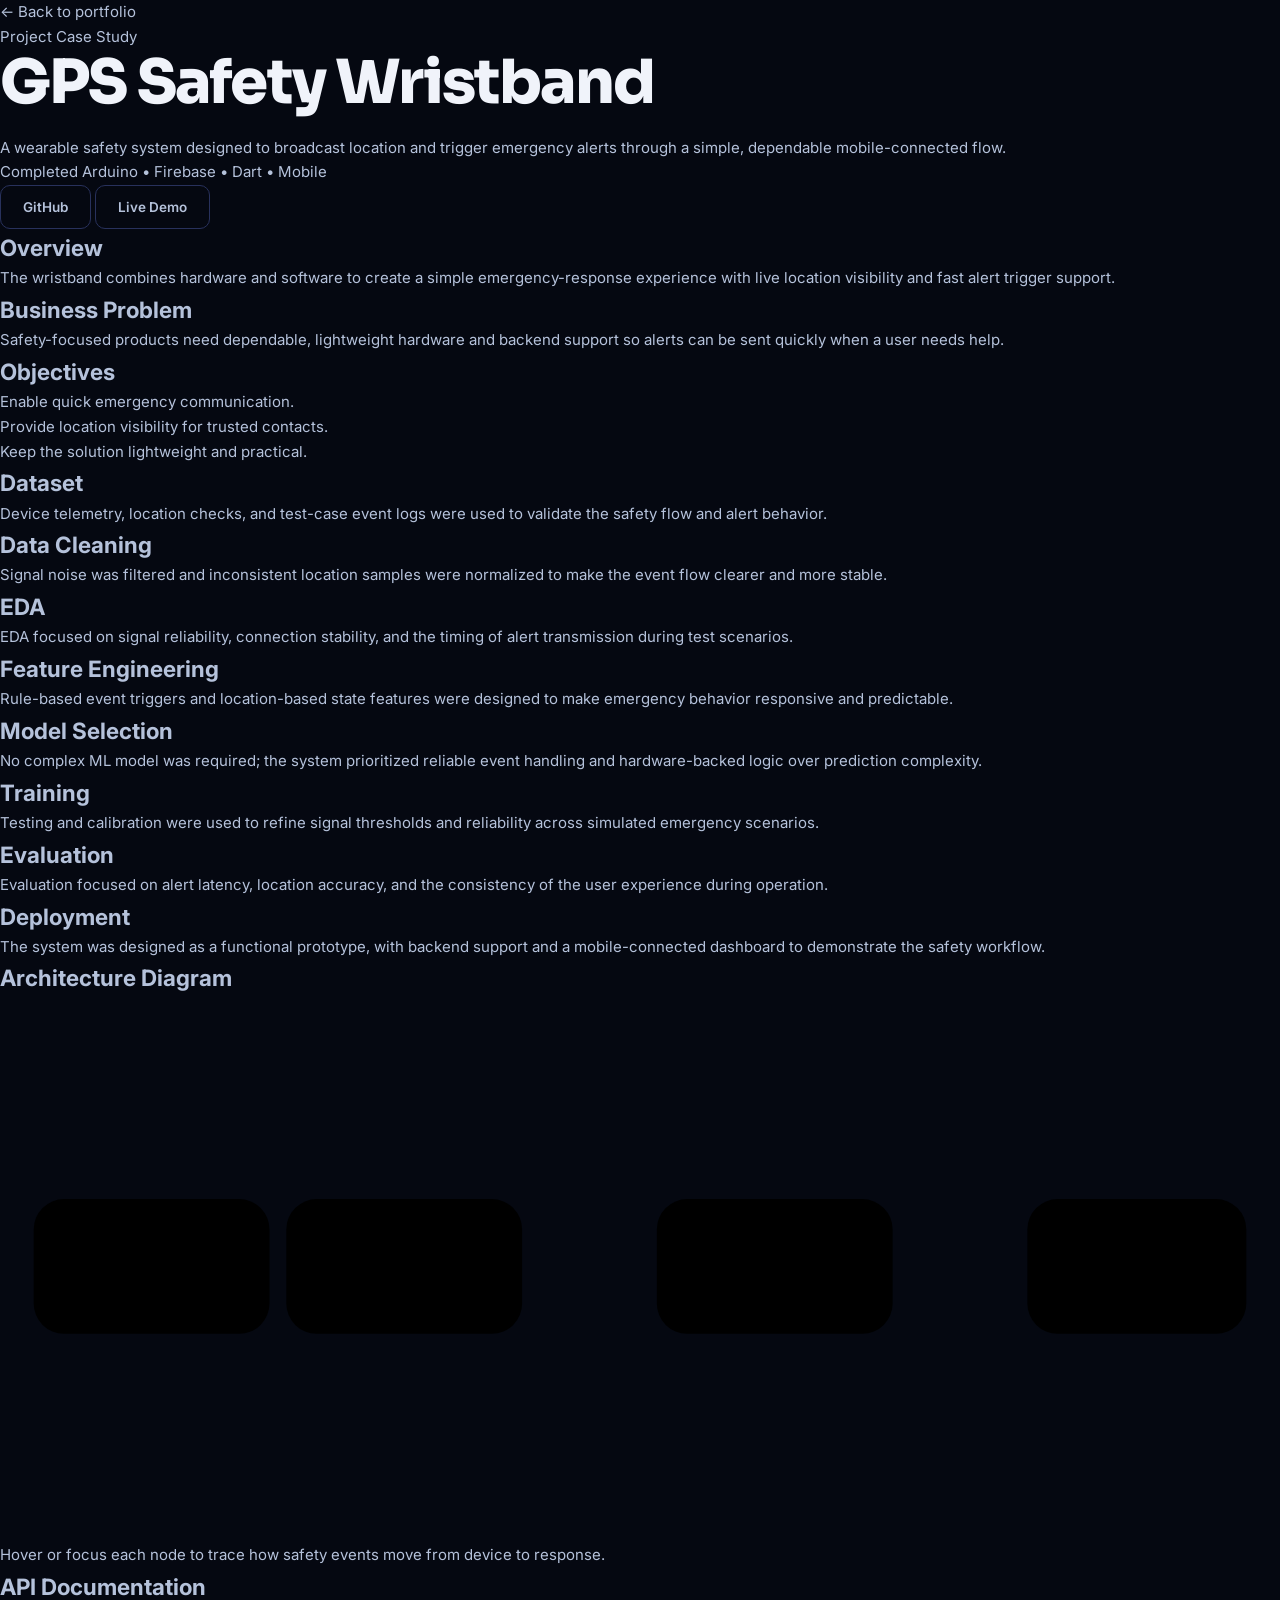
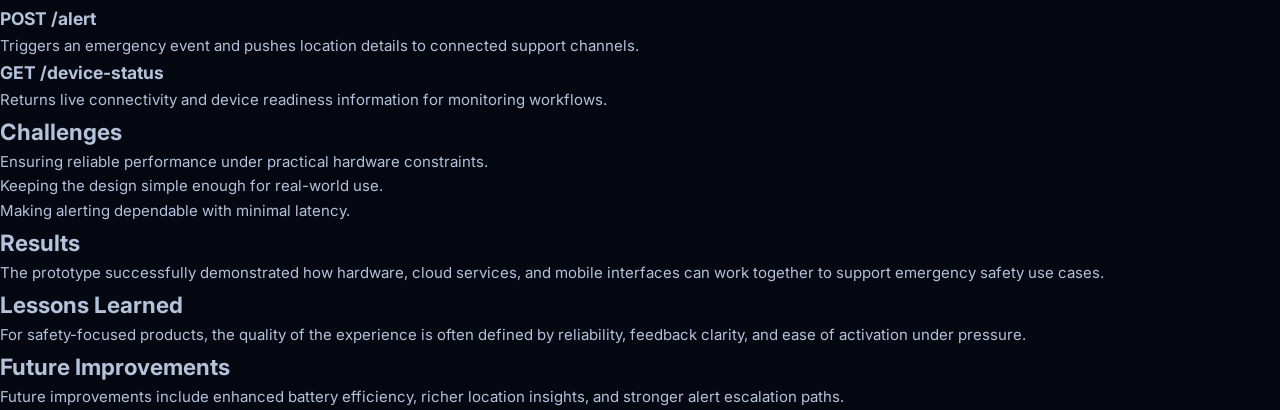
==== commit d1e07389: "Remove key metrics sections across portfolio and projects" ====
--- a/projects/gps-safety-wristband.html
+++ b/projects/gps-safety-wristband.html
@@ -27,20 +27,6 @@
         <div class="card-actions">
           <a class="btn btn-small btn-ghost" href="https://github.com/patil-08" target="_blank" rel="noopener noreferrer">GitHub</a>
           <a class="btn btn-small btn-primary" href="https://github.com/patil-08" target="_blank" rel="noopener noreferrer">Live Demo</a>
-        </div>
-      </div>
-      <div class="project-detail-hero-visual">
-        <div class="project-detail-metric-card">
-          <strong>Live</strong>
-          <span>tracking support</span>
-        </div>
-        <div class="project-detail-metric-card">
-          <strong>Instant</strong>
-          <span>alert transmission</span>
-        </div>
-        <div class="project-detail-metric-card">
-          <strong>Mobile</strong>
-          <span>connected interface</span>
         </div>
       </div>
     </section>
--- a/style.css
+++ b/style.css
@@ -384,47 +384,6 @@
   letter-spacing: 0.5px;
 }
 
-/* STATSGRID */
-.stats-grid {
-  display: grid;
-  grid-template-columns: repeat(auto-fill, minmax(150px, 1fr));
-  gap: 1rem;
-  margin: 1.8rem 0;
-}
-.sc {
-  background: var(--bg2);
-  border: 1px solid var(--bd);
-  border-radius: 12px;
-  padding: 1.25rem;
-  position: relative;
-  overflow: hidden;
-  transition: border-color 0.2s;
-}
-.sc:hover {
-  border-color: var(--bd2);
-}
-.sc::before {
-  content: '';
-  position: absolute;
-  top: 0;
-  left: 0;
-  right: 0;
-  height: 2px;
-  background: linear-gradient(90deg, var(--blue), transparent);
-}
-.snum {
-  font-family: var(--mono);
-  font-size: 1.8rem;
-  font-weight: 600;
-  color: var(--t0);
-  line-height: 1;
-}
-.slbl {
-  font-size: 11.5px;
-  color: var(--t2);
-  margin-top: 0.5rem;
-}
-
 /* EXPERIENCE & SKILLS */
 .exp-list {
   display: flex;
@@ -1794,6 +1753,128 @@
 }
 footer a:hover {
   color: var(--blue);
+}
+
+/* TECHNICAL SKILLS & TOOLS SECTION */
+.skills-grid {
+  display: grid;
+  grid-template-columns: repeat(auto-fill, minmax(320px, 1fr));
+  gap: 1.25rem;
+  margin-top: 1.5rem;
+}
+.sk-card {
+  background: var(--bg1);
+  border: 1px solid var(--bd);
+  border-radius: 14px;
+  padding: 1.25rem 1.5rem;
+  transition: all 0.25s ease;
+  position: relative;
+  overflow: hidden;
+}
+.sk-card:hover {
+  border-color: var(--bd2);
+  transform: translateY(-2px);
+  box-shadow: 0 10px 30px rgba(0, 0, 0, 0.4);
+}
+.sk-head {
+  display: flex;
+  align-items: center;
+  gap: 0.65rem;
+  margin-bottom: 1rem;
+}
+.sk-icon {
+  width: 32px;
+  height: 32px;
+  border-radius: 8px;
+  background: var(--bg3);
+  border: 1px solid var(--bd2);
+  display: flex;
+  align-items: center;
+  justify-content: center;
+  font-size: 14px;
+}
+.sk-title {
+  font-family: var(--title-font);
+  font-size: 0.95rem;
+  font-weight: 600;
+  color: var(--t0);
+}
+.sk-tags {
+  display: flex;
+  flex-wrap: wrap;
+  gap: 0.45rem;
+}
+.sk-pill {
+  font-size: 12px;
+  font-family: var(--mono);
+  color: var(--t1);
+  background: var(--bg2);
+  border: 1px solid var(--bd);
+  padding: 4px 10px;
+  border-radius: 6px;
+  transition: all 0.2s;
+}
+.sk-pill:hover {
+  color: var(--t0);
+  border-color: var(--blue);
+  background: var(--dim);
+}
+.sk-pill.highlight {
+  border-color: rgba(59, 130, 246, 0.35);
+  color: var(--blue);
+  background: rgba(59, 130, 246, 0.08);
+}
+.sk-pill.genai {
+  border-color: rgba(139, 92, 246, 0.35);
+  color: var(--purple);
+  background: rgba(139, 92, 246, 0.08);
+}
+.sk-pill.ml {
+  border-color: rgba(16, 185, 129, 0.35);
+  color: var(--green);
+  background: rgba(16, 185, 129, 0.08);
+}
+
+/* CERTIFICATIONS LIST */
+.cert-grid {
+  display: grid;
+  grid-template-columns: repeat(auto-fill, minmax(320px, 1fr));
+  gap: 1.25rem;
+  margin-top: 1.25rem;
+}
+.cert-card {
+  background: var(--bg1);
+  border: 1px solid var(--bd);
+  border-radius: 12px;
+  padding: 1.2rem 1.4rem;
+  transition: all 0.25s ease;
+  display: flex;
+  flex-direction: column;
+  justify-content: space-between;
+}
+.cert-card:hover {
+  border-color: var(--bd2);
+  transform: translateY(-2px);
+}
+.cert-org {
+  font-size: 10px;
+  font-family: var(--mono);
+  color: var(--blue);
+  text-transform: uppercase;
+  letter-spacing: 0.5px;
+  margin-bottom: 0.3rem;
+}
+.cert-title {
+  font-size: 0.95rem;
+  font-weight: 600;
+  color: var(--t0);
+  margin-bottom: 0.4rem;
+}
+.cert-year {
+  font-size: 11px;
+  font-family: var(--mono);
+  color: var(--t2);
+  margin-top: 0.5rem;
 }
 
 /* RESPONSIVE LAYOUT */
@@ -1820,7 +1901,11 @@
   .skills-grid {
     grid-template-columns: 1fr;
   }
+  .cert-grid {
+    grid-template-columns: 1fr;
+  }
   .edu-grid {
     grid-template-columns: 1fr;
   }
 }
+
